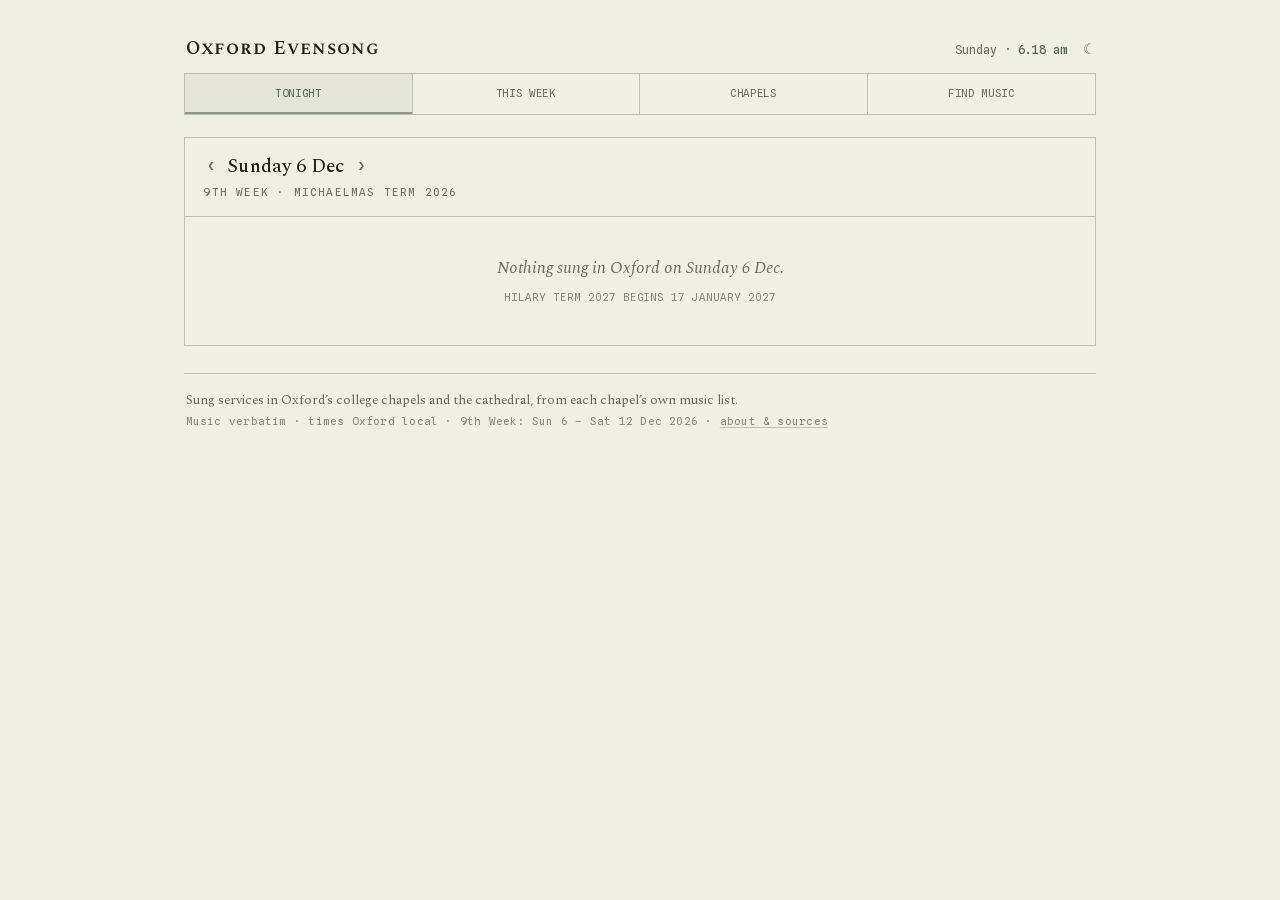
==== index.html @ 103a64e1 "site: build index.html + render/routing (Tonight, Week, Chapels, Search, About) Plain HTML/CSS/ES-mo" ====
<!doctype html>
<html lang="en">
<head>
<meta charset="utf-8">
<meta name="viewport" content="width=device-width, initial-scale=1">
<meta name="color-scheme" content="light dark">
<meta name="description" content="Sung services in Oxford's college chapels and the cathedral: what's on each day, when, and what music is sung, from the chapels' own published music lists.">
<title>Oxford Evensong</title>

<link rel="preload" href="assets/fonts/spectral-400-latin.woff2" as="font" type="font/woff2" crossorigin>
<link rel="preload" href="assets/fonts/spectral-400i-latin.woff2" as="font" type="font/woff2" crossorigin>
<link rel="preload" href="assets/fonts/spectral-500-latin.woff2" as="font" type="font/woff2" crossorigin>
<link rel="preload" href="assets/fonts/spectral-sc-500-latin.woff2" as="font" type="font/woff2" crossorigin>
<link rel="preload" href="assets/fonts/spectral-sc-600-latin.woff2" as="font" type="font/woff2" crossorigin>
<link rel="preload" href="assets/fonts/spline-sans-mono-400-latin.woff2" as="font" type="font/woff2" crossorigin>
<link rel="preload" href="assets/fonts/spline-sans-mono-500-latin.woff2" as="font" type="font/woff2" crossorigin>

<link rel="stylesheet" href="assets/fonts.css">
<link rel="stylesheet" href="assets/style.css">
<script type="module" src="assets/app.js"></script>
</head>
<body>
<div id="app">
  <div class="sheet">
    <noscript>
      <div class="noscript">
        This site renders the chapels’ music lists in your browser and needs
        JavaScript. The underlying data is plain JSON under
        <a href="data/index.json">data/</a>, and every chapel’s own list is linked
        from the <a href="?view=about">about page</a>.
      </div>
    </noscript>
  </div>
</div>
</body>
</html>
---- assets/fonts.css ----
/* Oxford Evensong — self-hosted fonts (Google Fonts, OFL).
   Spectral & Spectral SC: Production Type. Spline Sans Mono: Studio Triple.
   Latin + Latin-ext subsets only. Regenerated from Google's css2 output. */

@font-face{
  font-family:'Spectral';
  font-style:italic;
  font-weight:400;
  font-display:swap;
  src:url(fonts/spectral-400i-latin-ext.woff2) format('woff2');
  unicode-range:U+0100-02BA, U+02BD-02C5, U+02C7-02CC, U+02CE-02D7, U+02DD-02FF, U+0304, U+0308, U+0329, U+1D00-1DBF, U+1E00-1E9F, U+1EF2-1EFF, U+2020, U+20A0-20AB, U+20AD-20C0, U+2113, U+2C60-2C7F, U+A720-A7FF;
}
@font-face{
  font-family:'Spectral';
  font-style:italic;
  font-weight:400;
  font-display:swap;
  src:url(fonts/spectral-400i-latin.woff2) format('woff2');
  unicode-range:U+0000-00FF, U+0131, U+0152-0153, U+02BB-02BC, U+02C6, U+02DA, U+02DC, U+0304, U+0308, U+0329, U+2000-206F, U+20AC, U+2122, U+2191, U+2193, U+2212, U+2215, U+FEFF, U+FFFD;
}
@font-face{
  font-family:'Spectral';
  font-style:normal;
  font-weight:400;
  font-display:swap;
  src:url(fonts/spectral-400-latin-ext.woff2) format('woff2');
  unicode-range:U+0100-02BA, U+02BD-02C5, U+02C7-02CC, U+02CE-02D7, U+02DD-02FF, U+0304, U+0308, U+0329, U+1D00-1DBF, U+1E00-1E9F, U+1EF2-1EFF, U+2020, U+20A0-20AB, U+20AD-20C0, U+2113, U+2C60-2C7F, U+A720-A7FF;
}
@font-face{
  font-family:'Spectral';
  font-style:normal;
  font-weight:400;
  font-display:swap;
  src:url(fonts/spectral-400-latin.woff2) format('woff2');
  unicode-range:U+0000-00FF, U+0131, U+0152-0153, U+02BB-02BC, U+02C6, U+02DA, U+02DC, U+0304, U+0308, U+0329, U+2000-206F, U+20AC, U+2122, U+2191, U+2193, U+2212, U+2215, U+FEFF, U+FFFD;
}
@font-face{
  font-family:'Spectral';
  font-style:normal;
  font-weight:500;
  font-display:swap;
  src:url(fonts/spectral-500-latin-ext.woff2) format('woff2');
  unicode-range:U+0100-02BA, U+02BD-02C5, U+02C7-02CC, U+02CE-02D7, U+02DD-02FF, U+0304, U+0308, U+0329, U+1D00-1DBF, U+1E00-1E9F, U+1EF2-1EFF, U+2020, U+20A0-20AB, U+20AD-20C0, U+2113, U+2C60-2C7F, U+A720-A7FF;
}
@font-face{
  font-family:'Spectral';
  font-style:normal;
  font-weight:500;
  font-display:swap;
  src:url(fonts/spectral-500-latin.woff2) format('woff2');
  unicode-range:U+0000-00FF, U+0131, U+0152-0153, U+02BB-02BC, U+02C6, U+02DA, U+02DC, U+0304, U+0308, U+0329, U+2000-206F, U+20AC, U+2122, U+2191, U+2193, U+2212, U+2215, U+FEFF, U+FFFD;
}
@font-face{
  font-family:'Spectral';
  font-style:normal;
  font-weight:600;
  font-display:swap;
  src:url(fonts/spectral-600-latin-ext.woff2) format('woff2');
  unicode-range:U+0100-02BA, U+02BD-02C5, U+02C7-02CC, U+02CE-02D7, U+02DD-02FF, U+0304, U+0308, U+0329, U+1D00-1DBF, U+1E00-1E9F, U+1EF2-1EFF, U+2020, U+20A0-20AB, U+20AD-20C0, U+2113, U+2C60-2C7F, U+A720-A7FF;
}
@font-face{
  font-family:'Spectral';
  font-style:normal;
  font-weight:600;
  font-display:swap;
  src:url(fonts/spectral-600-latin.woff2) format('woff2');
  unicode-range:U+0000-00FF, U+0131, U+0152-0153, U+02BB-02BC, U+02C6, U+02DA, U+02DC, U+0304, U+0308, U+0329, U+2000-206F, U+20AC, U+2122, U+2191, U+2193, U+2212, U+2215, U+FEFF, U+FFFD;
}
@font-face{
  font-family:'Spectral SC';
  font-style:normal;
  font-weight:500;
  font-display:swap;
  src:url(fonts/spectral-sc-500-latin-ext.woff2) format('woff2');
  unicode-range:U+0100-02BA, U+02BD-02C5, U+02C7-02CC, U+02CE-02D7, U+02DD-02FF, U+0304, U+0308, U+0329, U+1D00-1DBF, U+1E00-1E9F, U+1EF2-1EFF, U+2020, U+20A0-20AB, U+20AD-20C0, U+2113, U+2C60-2C7F, U+A720-A7FF;
}
@font-face{
  font-family:'Spectral SC';
  font-style:normal;
  font-weight:500;
  font-display:swap;
  src:url(fonts/spectral-sc-500-latin.woff2) format('woff2');
  unicode-range:U+0000-00FF, U+0131, U+0152-0153, U+02BB-02BC, U+02C6, U+02DA, U+02DC, U+0304, U+0308, U+0329, U+2000-206F, U+20AC, U+2122, U+2191, U+2193, U+2212, U+2215, U+FEFF, U+FFFD;
}
@font-face{
  font-family:'Spectral SC';
  font-style:normal;
  font-weight:600;
  font-display:swap;
  src:url(fonts/spectral-sc-600-latin-ext.woff2) format('woff2');
  unicode-range:U+0100-02BA, U+02BD-02C5, U+02C7-02CC, U+02CE-02D7, U+02DD-02FF, U+0304, U+0308, U+0329, U+1D00-1DBF, U+1E00-1E9F, U+1EF2-1EFF, U+2020, U+20A0-20AB, U+20AD-20C0, U+2113, U+2C60-2C7F, U+A720-A7FF;
}
@font-face{
  font-family:'Spectral SC';
  font-style:normal;
  font-weight:600;
  font-display:swap;
  src:url(fonts/spectral-sc-600-latin.woff2) format('woff2');
  unicode-range:U+0000-00FF, U+0131, U+0152-0153, U+02BB-02BC, U+02C6, U+02DA, U+02DC, U+0304, U+0308, U+0329, U+2000-206F, U+20AC, U+2122, U+2191, U+2193, U+2212, U+2215, U+FEFF, U+FFFD;
}
@font-face{
  font-family:'Spline Sans Mono';
  font-style:normal;
  font-weight:400;
  font-display:swap;
  src:url(fonts/spline-sans-mono-400-latin-ext.woff2) format('woff2');
  unicode-range:U+0100-02BA, U+02BD-02C5, U+02C7-02CC, U+02CE-02D7, U+02DD-02FF, U+0304, U+0308, U+0329, U+1D00-1DBF, U+1E00-1E9F, U+1EF2-1EFF, U+2020, U+20A0-20AB, U+20AD-20C0, U+2113, U+2C60-2C7F, U+A720-A7FF;
}
@font-face{
  font-family:'Spline Sans Mono';
  font-style:normal;
  font-weight:400;
  font-display:swap;
  src:url(fonts/spline-sans-mono-400-latin.woff2) format('woff2');
  unicode-range:U+0000-00FF, U+0131, U+0152-0153, U+02BB-02BC, U+02C6, U+02DA, U+02DC, U+0304, U+0308, U+0329, U+2000-206F, U+20AC, U+2122, U+2191, U+2193, U+2212, U+2215, U+FEFF, U+FFFD;
}
@font-face{
  font-family:'Spline Sans Mono';
  font-style:normal;
  font-weight:500;
  font-display:swap;
  src:url(fonts/spline-sans-mono-500-latin-ext.woff2) format('woff2');
  unicode-range:U+0100-02BA, U+02BD-02C5, U+02C7-02CC, U+02CE-02D7, U+02DD-02FF, U+0304, U+0308, U+0329, U+1D00-1DBF, U+1E00-1E9F, U+1EF2-1EFF, U+2020, U+20A0-20AB, U+20AD-20C0, U+2113, U+2C60-2C7F, U+A720-A7FF;
}
@font-face{
  font-family:'Spline Sans Mono';
  font-style:normal;
  font-weight:500;
  font-display:swap;
  src:url(fonts/spline-sans-mono-500-latin.woff2) format('woff2');
  unicode-range:U+0000-00FF, U+0131, U+0152-0153, U+02BB-02BC, U+02C6, U+02DA, U+02DC, U+0304, U+0308, U+0329, U+2000-206F, U+20AC, U+2122, U+2191, U+2193, U+2212, U+2215, U+FEFF, U+FFFD;
}
---- assets/style.css ----
/* Oxford Evensong — site stylesheet (direction H2).
   Tokens + shared components for every view. Light is the default; the evening
   palette follows prefers-color-scheme and a manual [data-theme] on <html>.
   Promoted from design/style.css; view-specific blocks added below the rule. */

:root{
  --paper:#F1EEE3;      /* page ground */
  --board:#F1EEE3;      /* the bounded feed rectangle */
  --ink:#22201A;        /* body text */
  --mid:#6C685C;        /* kind, said/ghost rows, footer, clock */
  --faint:#8A8474;      /* slot labels, column header */
  --hair:#D8D3C4;       /* entry dividers */
  --rule:#C3BDAB;       /* board frame, column rule, header/date/footer rules */
  --accent:#83A07E;     /* sage — left-bars, nav underline, tint base */
  --accent-ink:#4F6B4C; /* sage text — occasion, links, clock highlight */
  --accent-tint:rgba(131,160,126,.12); /* expanded-row background */

  --serif:"Spectral","Iowan Old Style",Georgia,"Times New Roman",serif;
  --serif-sc:"Spectral SC","Spectral","Iowan Old Style",Georgia,serif;
  --mono:"Spline Sans Mono",ui-monospace,"Cascadia Mono",Menlo,Consolas,monospace;
}

@media (prefers-color-scheme:dark){
  :root:not([data-theme="light"]){
    --paper:#191813;
    --board:#211F19;
    --ink:#E9E3D4;
    --mid:#9C9585;
    --faint:#847D6D;
    --hair:#37332A;
    --rule:#453F34;
    --accent:#93B38D;
    --accent-ink:#AEC9A8;
    --accent-tint:rgba(147,179,141,.13);
  }
}
:root[data-theme="dark"]{
  --paper:#191813;
  --board:#211F19;
  --ink:#E9E3D4;
  --mid:#9C9585;
  --faint:#847D6D;
  --hair:#37332A;
  --rule:#453F34;
  --accent:#93B38D;
  --accent-ink:#AEC9A8;
  --accent-tint:rgba(147,179,141,.13);
}

*{box-sizing:border-box;margin:0;padding:0}
html{background:var(--paper)}
body{
  background:var(--paper);
  color:var(--ink);
  font-family:var(--serif);
  font-size:19px;
  line-height:1.5;
  -webkit-font-smoothing:antialiased;
  padding:1.9rem 1.4rem 3rem;
}
.sheet{max-width:57rem;margin:0 auto}
.mono{font-family:var(--mono)}
em{font-style:italic}
a{color:inherit}

:focus-visible{outline:2px solid var(--accent-ink);outline-offset:2px;border-radius:1px}
.sr-only{position:absolute;width:1px;height:1px;padding:0;margin:-1px;overflow:hidden;clip:rect(0 0 0 0);white-space:nowrap;border:0}
.summary .mid{color:var(--faint)}
.entry .chapel a{text-decoration:none;color:inherit}
.js .entry.collapsible:not(.open) .chapel a:hover{text-decoration:underline;text-decoration-color:var(--rule)}

/* ---- masthead ---- */
.masthead{
  display:flex;justify-content:space-between;align-items:baseline;gap:1rem;
  padding:.3rem .1rem .65rem;
}
.masthead .mark{
  font-family:var(--serif-sc);font-weight:600;
  font-size:1.16rem;letter-spacing:.05em;
  text-decoration:none;color:var(--ink);
}
.masthead .right{display:flex;align-items:baseline;gap:.9rem}
.masthead .clock{font-family:var(--mono);font-size:.74rem;color:var(--mid)}
.masthead .clock b{color:var(--accent-ink);font-weight:500}
.masthead .toggle{
  font-family:var(--mono);font-size:.9rem;line-height:1;
  background:none;border:none;cursor:pointer;
  color:var(--mid);padding:.1rem .15rem;
}
.masthead .toggle:hover{color:var(--accent-ink)}

/* ---- nav ---- */
nav{
  display:grid;grid-template-columns:repeat(4,1fr);
  border:1px solid var(--rule);
}
nav a{
  font-family:var(--mono);
  text-transform:uppercase;letter-spacing:.06em;font-size:.67rem;
  text-align:center;padding:.72rem .3rem;
  color:var(--mid);text-decoration:none;
  border-right:1px solid var(--rule);
}
nav a:last-child{border-right:none}
nav a[aria-current]{
  color:var(--accent-ink);background:var(--accent-tint);
  box-shadow:inset 0 -2px 0 var(--accent);
}
nav a:hover{color:var(--accent-ink)}

/* ---- the board ---- */
.board{
  border:1px solid var(--rule);
  background:var(--board);
  margin-top:1.4rem;
}
.datehead{padding:1.05rem 1.15rem .95rem;border-bottom:1px solid var(--rule)}
.datehead h1{font-weight:500;font-size:2.3rem;line-height:1.05;letter-spacing:.005em}
.datehead .nav-day{
  display:flex;align-items:baseline;gap:.55rem;
}
.datehead .nav-day a,
.datehead .nav-day .step{
  font-family:var(--mono);font-size:1.3rem;line-height:1;
  color:var(--mid);text-decoration:none;flex:none;
  padding:0 .1rem;background:none;border:none;cursor:pointer;
}
.datehead .nav-day a:hover,
.datehead .nav-day .step:hover{color:var(--accent-ink)}
.datehead .nav-day .pick{
  font-family:inherit;font-size:inherit;font-weight:500;letter-spacing:.005em;
  color:var(--ink);background:none;border:none;cursor:pointer;text-align:left;
  padding:0;line-height:1.05;
}
.datehead .nav-day .pick:hover{color:var(--accent-ink)}
.datehead .wk{
  font-family:var(--mono);
  text-transform:uppercase;letter-spacing:.11em;font-size:.68rem;
  color:var(--mid);margin-top:.5rem;
}
.datehead .wk .occ{color:var(--accent-ink)}

/* ---- column header ---- */
.colhead{
  display:grid;grid-template-columns:5rem 1fr;
  border-bottom:1px solid var(--rule);
  font-family:var(--mono);
  text-transform:uppercase;letter-spacing:.1em;font-size:.58rem;
  color:var(--faint);
}
.colhead span{padding:.4rem .9rem .4rem 0;text-align:right;border-right:1px solid var(--rule)}
.colhead span + span{padding:.4rem 1.15rem;text-align:left;border-right:none}

/* ---- service entry ---- */
.entry{
  display:grid;grid-template-columns:5rem 1fr;
  border-bottom:1px solid var(--hair);
}
.entry:last-child{border-bottom:none}
.entry.open{background:var(--accent-tint)}
.entry > .time{
  font-family:var(--mono);
  font-size:.8rem;font-weight:500;
  padding:1.1rem .9rem 1.1rem 0;
  border-right:1px solid var(--rule);
  text-align:right;
}
.entry > .time .m{display:block;font-size:.63rem;color:var(--mid);margin-top:.16rem}
.entry > .body{padding:1.05rem 1.15rem 1.15rem 1.15rem;min-width:0}
.js .entry.collapsible:not(.open) > .body{cursor:pointer}
.js .entry.collapsible:not(.open):hover{background:var(--accent-tint)}

.entry .chapel{font-family:var(--serif-sc);font-weight:500;letter-spacing:.03em;font-size:1.16rem}
.entry .kind{font-style:italic;color:var(--mid);font-size:1rem}
.entry .kind::before{content:"  ·  ";font-style:normal;color:var(--faint)}
.entry .choir{font-style:italic;color:var(--mid);font-size:.92rem;display:block;margin-top:.2rem}
.entry .occ{
  display:block;margin-top:.36rem;
  font-family:var(--mono);
  text-transform:uppercase;letter-spacing:.08em;font-size:.64rem;
  color:var(--accent-ink);
}
.entry .summary{margin-top:.4rem;max-width:44rem}
.entry .preacher{margin-top:.35rem;font-size:.88rem;color:var(--mid)}
.entry .preacher b{font-family:var(--mono);font-weight:400;font-size:.64rem;text-transform:uppercase;letter-spacing:.08em;color:var(--faint);margin-right:.4em}
.entry .notes{margin-top:.35rem;font-size:.85rem;color:var(--mid);font-style:italic;max-width:44rem}

.disclose{
  display:inline-block;margin-top:.8rem;
  font-family:var(--mono);
  text-transform:uppercase;letter-spacing:.09em;font-size:.62rem;
  color:var(--accent-ink);
  background:none;border:none;cursor:pointer;
  box-shadow:inset 0 -1px 0 var(--accent);padding:0 0 2px;
}

.music{margin-top:.9rem;border-top:1px solid var(--rule);padding-top:.6rem;max-width:44rem}
.music .row{display:grid;grid-template-columns:6.6rem 1fr;column-gap:1.1rem;padding:.28rem 0}
.music dt{
  font-family:var(--mono);
  text-transform:uppercase;letter-spacing:.04em;font-size:.62rem;
  color:var(--faint);padding-top:.6em;
}
.music dd{font-size:1rem}
.music .first-perf{font-family:var(--mono);font-size:.58rem;text-transform:uppercase;letter-spacing:.08em;color:var(--accent-ink);margin-left:.5em;white-space:nowrap}

.flag{
  margin-top:.95rem;padding-left:1rem;
  border-left:3px solid var(--accent);
  font-style:italic;font-size:.92rem;max-width:43rem;color:var(--ink);
}
.src{margin-top:.65rem;font-size:.8rem;color:var(--mid)}
.src a{color:var(--mid);text-decoration:underline;text-decoration-color:var(--rule);text-underline-offset:2px}

/* ---- states ---- */
.entry.said .chapel{color:var(--mid)}
.entry.said .kind{color:var(--mid)}
.entry.said .summary{font-style:italic;color:var(--mid)}
.entry.ghost .time,.entry.ghost .chapel,.entry.ghost .kind{color:var(--mid)}
.entry.ghost .flagline,
.tag-dashed{
  font-family:var(--mono);
  text-transform:uppercase;letter-spacing:.05em;font-size:.65rem;
  display:inline-block;margin-top:.4rem;
  border:1px dashed var(--mid);padding:.16rem .42rem;color:var(--mid);
}
.entry.lowconf .chapel::after{
  content:"?";
  font-family:var(--serif);font-size:.7em;color:var(--accent-ink);
  vertical-align:.35em;margin-left:.15em;
}

.empty{
  padding:2.4rem 1.15rem;text-align:center;
  color:var(--mid);font-style:italic;font-size:1.05rem;
}
.empty p{max-width:34rem;margin:0 auto}
.empty .mono{display:block;font-style:normal;font-size:.66rem;text-transform:uppercase;letter-spacing:.09em;color:var(--faint);margin-top:.6rem}
.empty a{color:var(--accent-ink);text-decoration:underline;text-decoration-color:var(--rule);text-underline-offset:2px}

.awaiting{padding:.95rem 1.15rem 0;font-style:italic;color:var(--mid);font-size:.92rem}
.daynote{
  padding:.9rem 1.15rem;border-bottom:1px solid var(--rule);
  font-style:italic;color:var(--mid);font-size:.9rem;
}

footer{
  margin-top:1.7rem;border-top:1px solid var(--rule);
  padding:1rem .1rem 0;
  font-size:.83rem;color:var(--mid);line-height:1.6;
}
footer .mono{display:block;font-size:.68rem;letter-spacing:.02em;margin-top:.15rem;color:var(--faint)}
footer a{text-decoration:underline;text-decoration-color:var(--rule);text-underline-offset:2px}

/* ================================================================
   View-specific blocks
   ================================================================ */

/* ---- progressive enhancement: collapse music only when JS is on ----
   No JS  : .music shown inline, .summary + .disclose hidden (full list always).
   JS, closed: .summary + .disclose shown, .music hidden.
   JS, open  : .summary hidden, .music shown. */
.disclose{display:none}
:root:not(.js) .entry.collapsible .summary{display:none}
.js .entry.collapsible .disclose{display:inline-block}
.js .entry.collapsible:not(.open) .music{display:none}
.js .entry.collapsible.open .summary{display:none}

/* ---- expand motion ---- */
@keyframes ox-reveal{from{opacity:0}to{opacity:1}}
@media (prefers-reduced-motion:no-preference){
  .js .entry.collapsible.open .music{animation:ox-reveal .13s ease}
}

/* ---- week grid ---- */
.sheet.wide{max-width:68rem}
.wgrid{display:grid;grid-template-columns:repeat(7,1fr)}
.col{border-right:1px solid var(--rule);min-width:0;display:flex;flex-direction:column}
.col:last-child{border-right:none}
.col.today{background:var(--accent-tint)}

.colday{
  padding:.6rem .6rem;min-height:3.1rem;
  border-bottom:1px solid var(--rule);
  font-family:var(--mono);text-transform:uppercase;letter-spacing:.05em;
  font-size:.63rem;color:var(--ink);text-decoration:none;display:block;
}
.colday:hover .d{color:var(--accent-ink)}
.colday .n{color:var(--faint)}
.colday .occ{display:block;color:var(--accent-ink);font-size:.56rem;margin-top:.22rem;letter-spacing:.03em}
.col.today .colday{box-shadow:inset 0 -2px 0 var(--accent)}
.col.today .colday .d{color:var(--accent-ink)}

.chip{
  display:block;padding:.62rem .6rem .66rem;
  border-bottom:1px solid var(--hair);
  text-decoration:none;color:var(--ink);
}
.chip:last-child{border-bottom:none}
.chip:hover{background:var(--accent-tint)}
.col.today .chip:hover{background:rgba(0,0,0,.04)}
.chip .t{font-family:var(--mono);font-size:.65rem;font-weight:500;color:var(--mid);letter-spacing:.01em}
.chip .c{
  display:block;font-family:var(--serif-sc);font-weight:500;
  font-size:.94rem;letter-spacing:.02em;margin:.16rem 0 .05rem;
}
.chip .k{display:block;font-style:italic;color:var(--mid);font-size:.72rem;line-height:1.3}
.chip .mus{
  display:-webkit-box;-webkit-box-orient:vertical;-webkit-line-clamp:2;overflow:hidden;
  font-size:.74rem;line-height:1.32;margin-top:.32rem;color:var(--ink);
}
.chip.lowconf .c::after{content:"?";color:var(--accent-ink);font-family:var(--serif);vertical-align:.35em;font-size:.7em;margin-left:.1em}
.chip.said .c{color:var(--mid)}
.chip.said .mus{color:var(--mid);font-style:italic}
.col .none{padding:.9rem .6rem;color:var(--faint);font-style:italic;font-size:.72rem}

@media (max-width:820px){
  .sheet.wide{max-width:57rem}
  .wgrid{display:block}
  .col{border-right:none;border-top:1px solid var(--rule)}
  .col:first-child{border-top:none}
  .col.today{background:none}
  .colday{letter-spacing:.1em;font-size:.7rem;padding:.75rem 1.15rem .6rem;min-height:0}
  .col.today .colday{background:var(--accent-tint)}
  .chip{padding:.75rem 1.15rem .8rem}
  .chip .c{font-size:1.08rem;margin-top:.2rem}
  .chip .k{font-size:.9rem}
  .chip .mus{font-size:.92rem;-webkit-line-clamp:none;line-height:1.4}
}

/* ---- chapel page header ---- */
.chapelhead{padding:1.05rem 1.15rem 1.15rem;border-bottom:1px solid var(--rule)}
.chapelhead .toprow{display:flex;justify-content:space-between;align-items:baseline;gap:1rem;flex-wrap:wrap}
.chapelhead h1{font-family:var(--serif-sc);font-weight:600;font-size:1.5rem;letter-spacing:.03em;line-height:1.1}
.chapelhead .back{
  font-family:var(--mono);font-size:.63rem;text-transform:uppercase;letter-spacing:.06em;
  color:var(--accent-ink);text-decoration:none;flex:none;
}
.chapelhead .back:hover{text-decoration:underline}
.chapelhead .sub{margin-top:.4rem;font-style:italic;color:var(--mid);font-size:.95rem}
.chapelhead .addr{margin-top:.15rem;font-size:.9rem;color:var(--mid)}
.chapelhead .pattern{margin-top:.6rem;max-width:44rem;font-size:.95rem}
.chapelhead .access{margin-top:.35rem;max-width:44rem;font-size:.88rem;color:var(--mid)}
.chapelhead .listlink{
  display:inline-block;margin-top:.7rem;
  font-family:var(--mono);font-size:.62rem;text-transform:uppercase;letter-spacing:.08em;
  color:var(--accent-ink);text-decoration:none;
  box-shadow:inset 0 -1px 0 var(--accent);padding:0 0 2px;
}
.daygroup{border-bottom:1px solid var(--hair)}
.daygroup:last-child{border-bottom:none}
.daygroup > h2{
  font-family:var(--mono);text-transform:uppercase;letter-spacing:.1em;font-size:.6rem;
  color:var(--faint);padding:.85rem 1.15rem .1rem;
}

/* ---- chapels list ---- */
.venues{list-style:none}
.venues li{border-bottom:1px solid var(--hair)}
.venues li:last-child{border-bottom:none}
.venues a{
  display:block;padding:1rem 1.15rem;text-decoration:none;color:var(--ink);
}
.js .venues a:hover{background:var(--accent-tint)}
.venues .name{font-family:var(--serif-sc);font-weight:500;letter-spacing:.03em;font-size:1.12rem}
.venues .choir{font-style:italic;color:var(--mid);font-size:.9rem;margin-top:.12rem}
.venues .pat{
  font-size:.86rem;color:var(--mid);margin-top:.2rem;max-width:46rem;
  display:-webkit-box;-webkit-box-orient:vertical;-webkit-line-clamp:2;overflow:hidden;
}
.venues .chip-status{
  font-family:var(--mono);font-size:.56rem;text-transform:uppercase;letter-spacing:.06em;
  border:1px dashed var(--mid);color:var(--mid);padding:.1rem .38rem;
  display:inline-block;margin-top:.35rem;
}

/* ---- search ---- */
.search-box{padding:1.05rem 1.15rem;border-bottom:1px solid var(--rule)}
.search-box label{
  display:block;font-family:var(--mono);text-transform:uppercase;letter-spacing:.08em;
  font-size:.58rem;color:var(--faint);margin-bottom:.4rem;
}
.search-box input{
  width:100%;max-width:32rem;
  font-family:var(--serif);font-size:1.1rem;color:var(--ink);
  background:var(--paper);border:1px solid var(--rule);
  padding:.5rem .65rem;
}
.search-box input:focus-visible{outline:2px solid var(--accent-ink);outline-offset:1px}
.search-count{padding:.8rem 1.15rem 0;font-family:var(--mono);font-size:.6rem;text-transform:uppercase;letter-spacing:.08em;color:var(--faint)}
.result-day > h2{
  font-family:var(--serif);font-weight:500;font-size:1.05rem;
  padding:1rem 1.15rem .2rem;
}
.result-day .r{
  display:block;padding:.55rem 1.15rem .7rem;text-decoration:none;color:var(--ink);
  border-bottom:1px solid var(--hair);
}
.result-day .r:last-child{border-bottom:none}
.js .result-day .r:hover{background:var(--accent-tint)}
.result-day .r .t{font-family:var(--mono);font-size:.62rem;color:var(--mid);letter-spacing:.02em}
.result-day .r .c{font-family:var(--serif-sc);font-weight:500;letter-spacing:.02em;font-size:1rem;margin-left:.5em}
.result-day .r .hit{display:block;font-size:.9rem;margin-top:.15rem}
.result-day .r mark{background:var(--accent-tint);color:inherit;padding:0 .1em}

/* ---- about ---- */
.about{padding:1.15rem 1.15rem 1.4rem;max-width:44rem}
.about p{margin-bottom:.8rem}
.about h2{
  font-family:var(--mono);text-transform:uppercase;letter-spacing:.1em;font-size:.6rem;
  color:var(--faint);margin:1.4rem 0 .5rem;
}
.about a{color:var(--accent-ink);text-decoration:underline;text-decoration-color:var(--rule);text-underline-offset:2px}
.about .updated{font-family:var(--mono);font-size:.66rem;text-transform:uppercase;letter-spacing:.06em;color:var(--faint)}
.about ul{list-style:none;margin-top:.3rem}
.about li{padding:.25rem 0;font-size:.95rem;border-bottom:1px solid var(--hair)}
.about li:last-child{border-bottom:none}

/* ---- no-JS note ---- */
.noscript{
  border:1px solid var(--rule);background:var(--accent-tint);
  padding:.7rem 1rem;margin-top:1.4rem;font-size:.9rem;
}

/* ---- picker (term-week grid over the date heading) ---- */
.picker{
  border-bottom:1px solid var(--rule);padding:.9rem 1.15rem 1.1rem;
  background:var(--accent-tint);
}
.picker .phead{
  font-family:var(--mono);text-transform:uppercase;letter-spacing:.08em;font-size:.58rem;
  color:var(--faint);margin-bottom:.5rem;display:flex;justify-content:space-between;
}
.picker .phead button{background:none;border:none;font-family:inherit;font-size:inherit;
  letter-spacing:inherit;text-transform:inherit;color:var(--accent-ink);cursor:pointer}
.pgrid{display:grid;grid-template-columns:auto repeat(7,1fr);gap:1px;background:var(--rule);border:1px solid var(--rule)}
.pgrid > *{background:var(--board);padding:.34rem .2rem;text-align:center;font-family:var(--mono);font-size:.58rem}
.pgrid .ph{color:var(--faint);text-transform:uppercase;letter-spacing:.04em}
.pgrid .wlabel{color:var(--faint)}
.pgrid a{color:var(--ink);text-decoration:none}
.js .pgrid a:hover{background:var(--accent-tint);color:var(--accent-ink)}
.pgrid a.on{background:var(--accent);color:#fff}
.pgrid a.has{font-weight:500;color:var(--accent-ink)}

/* ---- narrow ---- */
@media (max-width:520px){
  body{padding:1.5rem 1rem 2.5rem}
  .masthead{flex-wrap:wrap;gap:.35rem}
  .masthead .mark{font-size:1.12rem}
  .datehead h1{font-size:1.75rem}
  .colhead,.entry{grid-template-columns:3.7rem 1fr}
  .entry > .time{font-size:.72rem;padding-right:.6rem}
  .entry > .body{padding:1rem .9rem 1.1rem .9rem}
  .entry .kind{display:block}
  .entry .kind::before{content:none}
  .music .row{grid-template-columns:1fr;row-gap:.05rem;padding:.4rem 0}
  .music dt{padding-top:0}
  nav a{font-size:.59rem;letter-spacing:.03em}
  .colhead span + span{padding-left:.9rem}
  .chapelhead h1{font-size:1.3rem}
  .pgrid{font-size:.5rem}
  .pgrid > *{padding:.3rem .1rem}
}

/* ---- print ---- */
@media print{
  :root{--paper:#fff;--board:#fff;--ink:#000;--mid:#333;--faint:#555;
        --hair:#bbb;--rule:#666;--accent:#000;--accent-ink:#000;--accent-tint:transparent}
  body{padding:0;font-size:11pt}
  .masthead .toggle,nav,.disclose,.js .entry.collapsible .disclose,
  .datehead .nav-day a,.datehead .nav-day .step,
  .picker,.search-box,.chapelhead .back{display:none}
  .board{border-color:#000}
  .entry,.music,.chip,.daygroup{break-inside:avoid}
  .music{max-width:none}
  /* every service prints its full list, expanded */
  .js .entry.collapsible:not(.open) .music{display:block}
  .entry.collapsible .summary{display:none}
  a{text-decoration:none}
  .wgrid{display:block}
  .col{border-right:none;border-top:1px solid #666}
  .chip .mus{-webkit-line-clamp:none;overflow:visible}
}
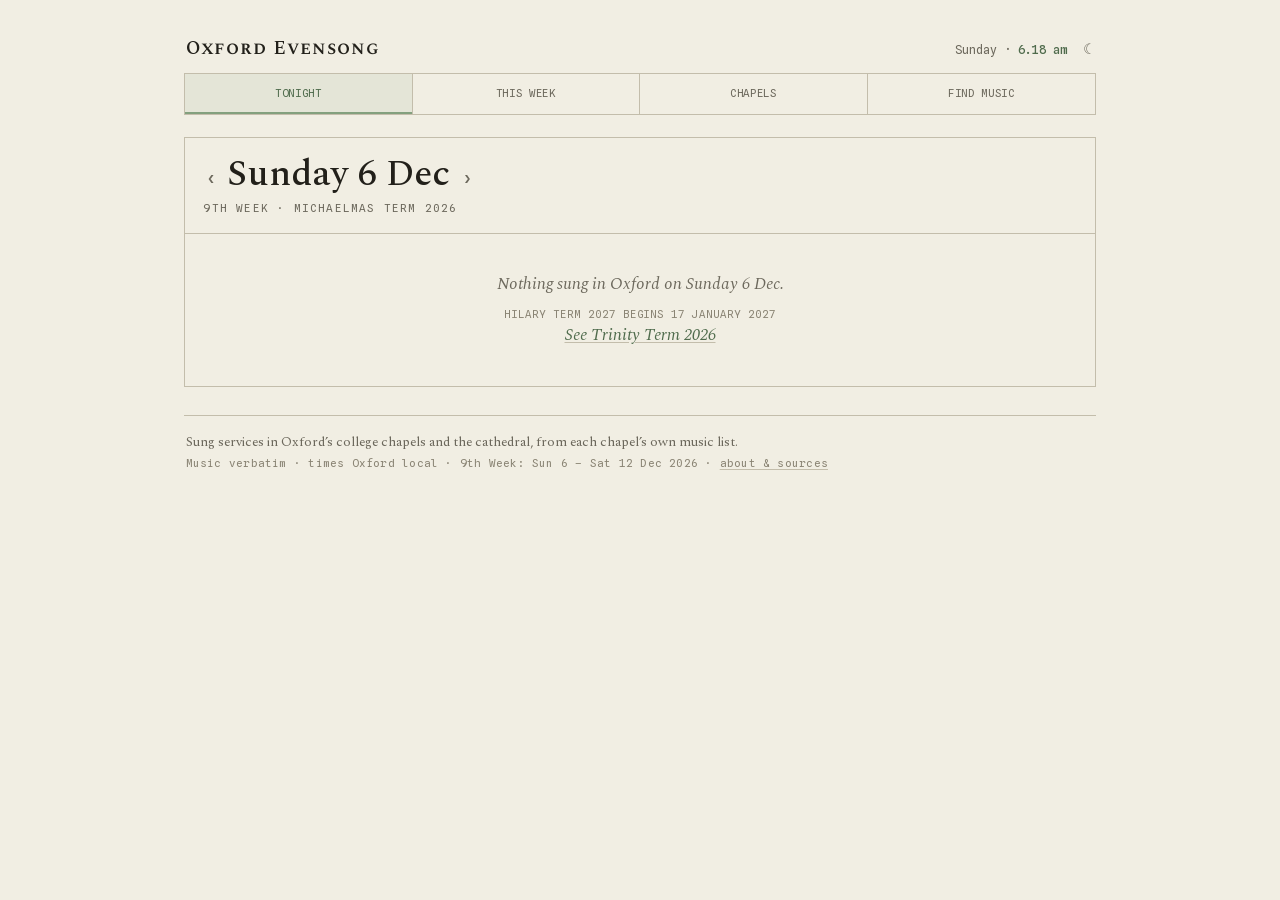
==== commit a8f5447e: "site: pre-launch review — fix a11y, crash guards, print, docs Findings written to docs/review.md (ac" ====
--- a/index.html
+++ b/index.html
@@ -6,6 +6,7 @@
 <meta name="color-scheme" content="light dark">
 <meta name="description" content="Sung services in Oxford's college chapels and the cathedral: what's on each day, when, and what music is sung, from the chapels' own published music lists.">
 <title>Oxford Evensong</title>
+<link rel="icon" href="data:image/svg+xml,%3Csvg%20xmlns='http://www.w3.org/2000/svg'%20viewBox='0%200%2032%2032'%3E%3Crect%20width='32'%20height='32'%20fill='%23F1EEE3'/%3E%3Ctext%20x='16'%20y='24'%20font-family='Georgia,%20Times%20New%20Roman,%20serif'%20font-size='24'%20text-anchor='middle'%20fill='%234F6B4C'%3EE%3C/text%3E%3C/svg%3E">
 
 <link rel="preload" href="assets/fonts/spectral-400-latin.woff2" as="font" type="font/woff2" crossorigin>
 <link rel="preload" href="assets/fonts/spectral-400i-latin.woff2" as="font" type="font/woff2" crossorigin>
--- a/assets/style.css
+++ b/assets/style.css
@@ -48,6 +48,7 @@
 }
 
 *{box-sizing:border-box;margin:0;padding:0}
+main{display:block}
 html{background:var(--paper)}
 body{
   background:var(--paper);
@@ -119,6 +120,10 @@
 .datehead .nav-day{
   display:flex;align-items:baseline;gap:.55rem;
 }
+/* the Tonight heading is an <h1> wrapping the date/picker button; the button
+   carries the type, the h1 must not add a box of its own */
+.datehead .nav-day .daytitle{font:inherit;font-weight:500;font-size:2.3rem;line-height:1.05}
+.datehead .nav-day .wknav-title{font-weight:500;font-size:1.4rem;line-height:1.1}
 .datehead .nav-day a,
 .datehead .nav-day .step{
   font-family:var(--mono);font-size:1.3rem;line-height:1;
@@ -180,12 +185,13 @@
   text-transform:uppercase;letter-spacing:.08em;font-size:.64rem;
   color:var(--accent-ink);
 }
-.entry .summary{margin-top:.4rem;max-width:44rem}
+.entry .summary{margin-top:.4rem;max-width:44rem;text-wrap:pretty}
 .entry .preacher{margin-top:.35rem;font-size:.88rem;color:var(--mid)}
 .entry .preacher b{font-family:var(--mono);font-weight:400;font-size:.64rem;text-transform:uppercase;letter-spacing:.08em;color:var(--faint);margin-right:.4em}
-.entry .notes{margin-top:.35rem;font-size:.85rem;color:var(--mid);font-style:italic;max-width:44rem}
+.entry .notes{margin-top:.35rem;font-size:.85rem;color:var(--mid);font-style:italic;max-width:44rem;text-wrap:pretty}
 
 .disclose{
+  position:relative;
   display:inline-block;margin-top:.8rem;
   font-family:var(--mono);
   text-transform:uppercase;letter-spacing:.09em;font-size:.62rem;
@@ -193,6 +199,8 @@
   background:none;border:none;cursor:pointer;
   box-shadow:inset 0 -1px 0 var(--accent);padding:0 0 2px;
 }
+/* enlarge the tap target without moving the underline (WCAG 2.5.8) */
+.disclose::after{content:"";position:absolute;inset:-11px -8px}
 
 .music{margin-top:.9rem;border-top:1px solid var(--rule);padding-top:.6rem;max-width:44rem}
 .music .row{display:grid;grid-template-columns:6.6rem 1fr;column-gap:1.1rem;padding:.28rem 0}
@@ -208,6 +216,7 @@
   margin-top:.95rem;padding-left:1rem;
   border-left:3px solid var(--accent);
   font-style:italic;font-size:.92rem;max-width:43rem;color:var(--ink);
+  text-wrap:pretty;
 }
 .src{margin-top:.65rem;font-size:.8rem;color:var(--mid)}
 .src a{color:var(--mid);text-decoration:underline;text-decoration-color:var(--rule);text-underline-offset:2px}
@@ -308,6 +317,7 @@
 .chip .mus{
   display:-webkit-box;-webkit-box-orient:vertical;-webkit-line-clamp:2;overflow:hidden;
   font-size:.74rem;line-height:1.32;margin-top:.32rem;color:var(--ink);
+  text-wrap:pretty;
 }
 .chip.lowconf .c::after{content:"?";color:var(--accent-ink);font-family:var(--serif);vertical-align:.35em;font-size:.7em;margin-left:.1em}
 .chip.said .c{color:var(--mid)}
@@ -349,9 +359,9 @@
 }
 .daygroup{border-bottom:1px solid var(--hair)}
 .daygroup:last-child{border-bottom:none}
-.daygroup > h2{
+.daygroup > h3{
   font-family:var(--mono);text-transform:uppercase;letter-spacing:.1em;font-size:.6rem;
-  color:var(--faint);padding:.85rem 1.15rem .1rem;
+  font-weight:400;color:var(--faint);padding:.85rem 1.15rem .1rem;
 }
 
 /* ---- chapels list ---- */
@@ -447,7 +457,9 @@
   body{padding:1.5rem 1rem 2.5rem}
   .masthead{flex-wrap:wrap;gap:.35rem}
   .masthead .mark{font-size:1.12rem}
-  .datehead h1{font-size:1.75rem}
+  .datehead h1,.datehead .nav-day .daytitle{font-size:1.75rem}
+  /* ≥24px tap targets for the day/week arrows (WCAG 2.5.8) */
+  .datehead .nav-day a{padding:.45rem .5rem;margin:-.35rem -.2rem}
   .colhead,.entry{grid-template-columns:3.7rem 1fr}
   .entry > .time{font-size:.72rem;padding-right:.6rem}
   .entry > .body{padding:1rem .9rem 1.1rem .9rem}
@@ -467,7 +479,7 @@
   :root{--paper:#fff;--board:#fff;--ink:#000;--mid:#333;--faint:#555;
         --hair:#bbb;--rule:#666;--accent:#000;--accent-ink:#000;--accent-tint:transparent}
   body{padding:0;font-size:11pt}
-  .masthead .toggle,nav,.disclose,.js .entry.collapsible .disclose,
+  .masthead .toggle,.masthead .clock,nav,.disclose,.js .entry.collapsible .disclose,
   .datehead .nav-day a,.datehead .nav-day .step,
   .picker,.search-box,.chapelhead .back{display:none}
   .board{border-color:#000}
@@ -476,7 +488,7 @@
   /* every service prints its full list, expanded */
   .js .entry.collapsible:not(.open) .music{display:block}
   .entry.collapsible .summary{display:none}
-  a{text-decoration:none}
+  a,.src a,footer a{text-decoration:none}
   .wgrid{display:block}
   .col{border-right:none;border-top:1px solid #666}
   .chip .mus{-webkit-line-clamp:none;overflow:visible}
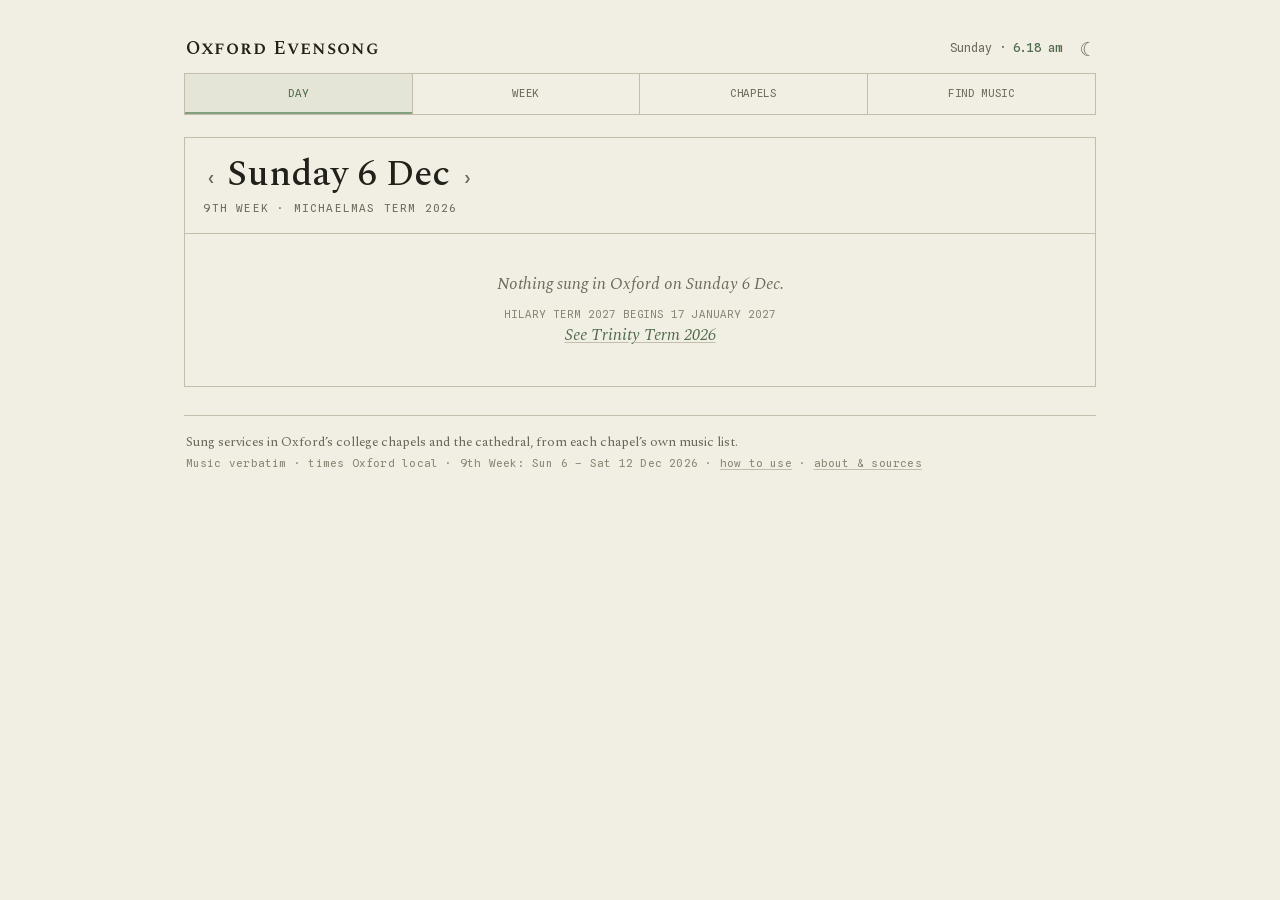
==== commit b810770f: "Share dialog with a downloadable service card Replace the per-service Share button's silent copy / n" ====
--- a/index.html
+++ b/index.html
@@ -6,6 +6,18 @@
 <meta name="color-scheme" content="light dark">
 <meta name="description" content="Sung services in Oxford's college chapels and the cathedral: what's on each day, when, and what music is sung, from the chapels' own published music lists.">
 <title>Oxford Evensong</title>
+
+<!-- Link-unfurl tags. Crawlers read only this static HTML (no JS), so every URL
+     shares one generic preview; per-service previews would need generated pages.
+     og:url is absolute because relative URLs don't resolve for crawlers. -->
+<meta property="og:type" content="website">
+<meta property="og:site_name" content="Oxford Evensong">
+<meta property="og:title" content="Oxford Evensong">
+<meta property="og:description" content="Sung services in Oxford's college chapels and the cathedral: what's on each day, when, and what music is sung.">
+<meta property="og:url" content="https://phobiadev.github.io/oxford-evensong/">
+<meta name="twitter:card" content="summary">
+<meta name="twitter:title" content="Oxford Evensong">
+<meta name="twitter:description" content="Sung services in Oxford's college chapels and the cathedral: what's on each day, when, and what music is sung.">
 <link rel="icon" href="data:image/svg+xml,%3Csvg%20xmlns='http://www.w3.org/2000/svg'%20viewBox='0%200%2032%2032'%3E%3Crect%20width='32'%20height='32'%20fill='%23F1EEE3'/%3E%3Ctext%20x='16'%20y='24'%20font-family='Georgia,%20Times%20New%20Roman,%20serif'%20font-size='24'%20text-anchor='middle'%20fill='%234F6B4C'%3EE%3C/text%3E%3C/svg%3E">
 
 <link rel="preload" href="assets/fonts/spectral-400-latin.woff2" as="font" type="font/woff2" crossorigin>
--- a/assets/style.css
+++ b/assets/style.css
@@ -13,7 +13,9 @@
   --rule:#C3BDAB;       /* board frame, column rule, header/date/footer rules */
   --accent:#83A07E;     /* sage — left-bars, nav underline, tint base */
   --accent-ink:#4F6B4C; /* sage text — occasion, links, clock highlight */
-  --accent-tint:rgba(131,160,126,.12); /* expanded-row background */
+  --accent-tint:rgba(131,160,126,.12); /* expanded-row background (open/selected) */
+  --accent-hover:rgba(131,160,126,.06); /* passing hover — lighter than the tint */
+  --wk-sel:#E6ECE1;     /* opaque ground for the picker's shown week */
 
   --serif:"Spectral","Iowan Old Style",Georgia,"Times New Roman",serif;
   --serif-sc:"Spectral SC","Spectral","Iowan Old Style",Georgia,serif;
@@ -32,6 +34,8 @@
     --accent:#93B38D;
     --accent-ink:#AEC9A8;
     --accent-tint:rgba(147,179,141,.13);
+    --accent-hover:rgba(147,179,141,.06);
+    --wk-sel:#2B382A;
   }
 }
 :root[data-theme="dark"]{
@@ -45,6 +49,8 @@
   --accent:#93B38D;
   --accent-ink:#AEC9A8;
   --accent-tint:rgba(147,179,141,.13);
+  --accent-hover:rgba(147,179,141,.06);
+  --wk-sel:#2B382A;
 }
 
 *{box-sizing:border-box;margin:0;padding:0}
@@ -65,6 +71,10 @@
 a{color:inherit}
 
 :focus-visible{outline:2px solid var(--accent-ink);outline-offset:2px;border-radius:1px}
+/* after a view switch we move focus to the heading (or a jumped-to entry) purely
+   as an orientation cue for assistive tech — those targets carry tabindex="-1"
+   and must not paint a visible ring, especially on touch. */
+#main [tabindex="-1"]:focus{outline:none}
 .sr-only{position:absolute;width:1px;height:1px;padding:0;margin:-1px;overflow:hidden;clip:rect(0 0 0 0);white-space:nowrap;border:0}
 .summary .mid{color:var(--faint)}
 .entry .chapel a{text-decoration:none;color:inherit}
@@ -72,7 +82,7 @@
 
 /* ---- masthead ---- */
 .masthead{
-  display:flex;justify-content:space-between;align-items:baseline;gap:1rem;
+  display:flex;justify-content:space-between;align-items:center;gap:1rem;
   padding:.3rem .1rem .65rem;
 }
 .masthead .mark{
@@ -80,13 +90,14 @@
   font-size:1.16rem;letter-spacing:.05em;
   text-decoration:none;color:var(--ink);
 }
-.masthead .right{display:flex;align-items:baseline;gap:.9rem}
+.masthead .right{display:flex;align-items:center;gap:.9rem}
 .masthead .clock{font-family:var(--mono);font-size:.74rem;color:var(--mid)}
 .masthead .clock b{color:var(--accent-ink);font-weight:500}
 .masthead .toggle{
-  font-family:var(--mono);font-size:.9rem;line-height:1;
+  font-family:var(--mono);font-size:1.2rem;line-height:1;
   background:none;border:none;cursor:pointer;
-  color:var(--mid);padding:.1rem .15rem;
+  color:var(--mid);padding:0 .2rem;
+  -webkit-tap-highlight-color:transparent;
 }
 .masthead .toggle:hover{color:var(--accent-ink)}
 
@@ -120,6 +131,10 @@
 .datehead .nav-day{
   display:flex;align-items:baseline;gap:.55rem;
 }
+/* no flex-wrap + a shrinkable title: when the date / week name is too long for
+   one line its own text wraps, rather than the › arrow dropping to a new line */
+.datehead .nav-day > h1,
+.datehead .nav-day > h2{min-width:0}
 /* the Tonight heading is an <h1> wrapping the date/picker button; the button
    carries the type, the h1 must not add a box of its own */
 .datehead .nav-day .daytitle{font:inherit;font-weight:500;font-size:2.3rem;line-height:1.05}
@@ -133,11 +148,23 @@
 .datehead .nav-day a:hover,
 .datehead .nav-day .step:hover{color:var(--accent-ink)}
 .datehead .nav-day .pick{
+  display:block;                /* fill the (shrinkable) h1 so long titles wrap here */
   font-family:inherit;font-size:inherit;font-weight:500;letter-spacing:.005em;
   color:var(--ink);background:none;border:none;cursor:pointer;text-align:left;
   padding:0;line-height:1.05;
+  -webkit-tap-highlight-color:transparent;
 }
 .datehead .nav-day .pick:hover{color:var(--accent-ink)}
+/* own line, directly under the arrow row — a fixed spot that never moves with
+   the length of the date / week title beside the arrows */
+.datehead .jump{
+  display:inline-block;margin-top:.5rem;padding:.15rem .25rem;margin-left:-.25rem;
+  font-family:var(--mono);text-transform:uppercase;letter-spacing:.1em;
+  font-size:.62rem;color:var(--mid);text-decoration:none;
+  -webkit-tap-highlight-color:transparent;
+}
+.datehead .jump:hover{color:var(--accent-ink)}
+.datehead .jump + .wk{margin-top:.35rem}
 .datehead .wk{
   font-family:var(--mono);
   text-transform:uppercase;letter-spacing:.11em;font-size:.68rem;
@@ -156,13 +183,32 @@
 .colhead span{padding:.4rem .9rem .4rem 0;text-align:right;border-right:1px solid var(--rule)}
 .colhead span + span{padding:.4rem 1.15rem;text-align:left;border-right:none}
 
+/* the colhead opens the day's feed with a rule; a matching rule closes it —
+   unless the last entry is open, which already frames its own end. If the feed
+   is the board's last child its own border serves as that closing rule. */
+.feed.closed{border-bottom:1px solid var(--rule)}
+.feed.closed:last-child{border-bottom-width:0}
+
 /* ---- service entry ---- */
 .entry{
   display:grid;grid-template-columns:5rem 1fr;
   border-bottom:1px solid var(--hair);
+  /* when a Week chip / search row scrolls this entry to the top, leave a little
+     air above it rather than butting it against the viewport edge */
+  scroll-margin-top:1.5rem;
 }
 .entry:last-child{border-bottom:none}
-.entry.open{background:var(--accent-tint)}
+/* open reads as a bounded "selected" card: left accent bar + rules top and bottom
+   (heavier than the --hair divider, so two open entries in a row separate cleanly).
+   The grid track shrinks by the border width to keep the time column rule aligned
+   with the collapsed rows and the column header. */
+.entry.open{
+  background:var(--accent-tint);
+  grid-template-columns:calc(5rem - 3px) 1fr;
+  border-left:3px solid var(--accent);
+  border-top:1px solid var(--rule);
+  border-bottom:1px solid var(--rule);
+}
 .entry > .time{
   font-family:var(--mono);
   font-size:.8rem;font-weight:500;
@@ -173,7 +219,7 @@
 .entry > .time .m{display:block;font-size:.63rem;color:var(--mid);margin-top:.16rem}
 .entry > .body{padding:1.05rem 1.15rem 1.15rem 1.15rem;min-width:0}
 .js .entry.collapsible:not(.open) > .body{cursor:pointer}
-.js .entry.collapsible:not(.open):hover{background:var(--accent-tint)}
+.js .entry.collapsible:not(.open):hover{background:var(--accent-hover)}
 
 .entry .chapel{font-family:var(--serif-sc);font-weight:500;letter-spacing:.03em;font-size:1.16rem}
 .entry .kind{font-style:italic;color:var(--mid);font-size:1rem}
@@ -201,6 +247,26 @@
 }
 /* enlarge the tap target without moving the underline (WCAG 2.5.8) */
 .disclose::after{content:"";position:absolute;inset:-11px -8px}
+
+.share{
+  position:relative;
+  display:none;margin-top:.8rem;margin-left:1.6rem;
+  font-family:var(--mono);
+  text-transform:uppercase;letter-spacing:.09em;font-size:.62rem;
+  color:var(--mid);
+  background:none;border:none;cursor:pointer;
+  box-shadow:inset 0 -1px 0 var(--rule);padding:0 0 2px;
+  -webkit-tap-highlight-color:transparent;
+}
+.share::after{content:"";position:absolute;inset:-11px -8px}
+.share:hover{color:var(--accent-ink);box-shadow:inset 0 -1px 0 var(--accent)}
+.share.done{color:var(--accent-ink);box-shadow:none;cursor:default}
+/* shown only where it makes sense, and only with JS (the handler lives in app.js) */
+.js .entry.open .share,
+.js .entry:not(.collapsible) .share{display:inline-block}
+/* said / not-yet-published entries have no disclosure button beside it, so it
+   sits flush-left as its own line rather than indented against nothing */
+.entry:not(.collapsible) .share{margin-left:0;margin-top:1rem}
 
 .music{margin-top:.9rem;border-top:1px solid var(--rule);padding-top:.6rem;max-width:44rem}
 .music .row{display:grid;grid-template-columns:6.6rem 1fr;column-gap:1.1rem;padding:.28rem 0}
@@ -283,7 +349,7 @@
 
 /* ---- week grid ---- */
 .sheet.wide{max-width:68rem}
-.wgrid{display:grid;grid-template-columns:repeat(7,1fr)}
+.wgrid{display:grid;grid-template-columns:repeat(7,1fr);border-bottom:1px solid var(--rule)}
 .col{border-right:1px solid var(--rule);min-width:0;display:flex;flex-direction:column}
 .col:last-child{border-right:none}
 .col.today{background:var(--accent-tint)}
@@ -305,8 +371,10 @@
   border-bottom:1px solid var(--hair);
   text-decoration:none;color:var(--ink);
 }
-.chip:last-child{border-bottom:none}
-.chip:hover{background:var(--accent-tint)}
+/* every chip keeps its bottom border (incl. the last in a column) so each
+   evensong box is closed; the grid's own border-bottom draws the edge that
+   spans all seven columns below the tallest one. */
+.chip:hover{background:var(--accent-hover)}
 .col.today .chip:hover{background:rgba(0,0,0,.04)}
 .chip .t{font-family:var(--mono);font-size:.65rem;font-weight:500;color:var(--mid);letter-spacing:.01em}
 .chip .c{
@@ -332,6 +400,9 @@
   .col.today{background:none}
   .colday{letter-spacing:.1em;font-size:.7rem;padding:.75rem 1.15rem .6rem;min-height:0}
   .col.today .colday{background:var(--accent-tint)}
+  /* stacked: the next day's .col border-top is the divider, so the last chip in
+     a column doesn't need its own; .wgrid's border-bottom closes the final one */
+  .chip:last-child{border-bottom:none}
   .chip{padding:.75rem 1.15rem .8rem}
   .chip .c{font-size:1.08rem;margin-top:.2rem}
   .chip .k{font-size:.9rem}
@@ -371,7 +442,7 @@
 .venues a{
   display:block;padding:1rem 1.15rem;text-decoration:none;color:var(--ink);
 }
-.js .venues a:hover{background:var(--accent-tint)}
+.js .venues a:hover{background:var(--accent-hover)}
 .venues .name{font-family:var(--serif-sc);font-weight:500;letter-spacing:.03em;font-size:1.12rem}
 .venues .choir{font-style:italic;color:var(--mid);font-size:.9rem;margin-top:.12rem}
 .venues .pat{
@@ -397,19 +468,84 @@
   padding:.5rem .65rem;
 }
 .search-box input:focus-visible{outline:2px solid var(--accent-ink);outline-offset:1px}
+.search-filters{
+  display:flex;flex-wrap:wrap;gap:.7rem 1.1rem;align-items:end;
+  padding:.85rem 1.15rem;border-bottom:1px solid var(--rule);
+}
+.search-filters label{
+  display:flex;flex-direction:column;gap:.3rem;
+  font-family:var(--mono);text-transform:uppercase;letter-spacing:.08em;
+  font-size:.56rem;color:var(--faint);
+}
+.search-filters select{
+  font-family:var(--serif);font-size:.92rem;color:var(--ink);
+  background:var(--paper);border:1px solid var(--rule);padding:.32rem .4rem;
+}
+.search-filters label.check{
+  flex-direction:row;align-items:center;gap:.5rem;
+  font-size:.62rem;letter-spacing:.06em;color:var(--mid);align-self:center;cursor:pointer;
+}
+/* custom checkbox: a drawn box with a sage tick, in the design's own language */
+.search-filters label.check input{
+  appearance:none;-webkit-appearance:none;margin:0;flex:none;
+  width:1rem;height:1rem;display:grid;place-content:center;cursor:pointer;
+  background:var(--paper);border:1px solid var(--rule);border-radius:0;
+}
+.search-filters label.check input::before{
+  content:"";width:.62rem;height:.62rem;background:var(--accent-ink);
+  transform:scale(0);transition:transform .1s ease;
+  clip-path:polygon(13% 46%,0 63%,40% 100%,100% 22%,84% 7%,38% 68%);
+}
+.search-filters label.check input:checked{border-color:var(--accent);background:var(--accent-tint)}
+.search-filters label.check input:checked::before{transform:scale(1)}
+.search-filters select:focus-visible,
+.search-filters label.check input:focus-visible{outline:2px solid var(--accent-ink);outline-offset:2px}
+@media (prefers-reduced-motion:reduce){
+  .search-filters label.check input::before{transition:none}
+}
+
+/* narrow: an explicit grid of full-width controls — iOS Safari renders bare
+   <select> very tall and the desktop column-flex collapses (#12) */
+@media (max-width:680px){
+  .search-filters{
+    display:grid;grid-template-columns:1fr 1fr;gap:.85rem .8rem;align-items:start;
+  }
+  .search-filters label:not(.check){position:relative;min-width:0}
+  .search-filters select{
+    width:100%;min-height:44px;font-size:1rem;
+    appearance:none;-webkit-appearance:none;border-radius:0;
+    padding:.55rem 1.9rem .55rem .6rem;
+  }
+  /* select caret — a CSS triangle, themed via border-color; not an icon asset */
+  .search-filters label:not(.check)::after{
+    content:"";position:absolute;right:.75rem;bottom:1.05rem;pointer-events:none;
+    border:.3rem solid transparent;border-top-color:var(--mid);border-bottom:0;
+  }
+  .search-filters label.check{grid-column:1 / -1;min-height:44px}
+}
+@media (max-width:520px){
+  .search-filters{grid-template-columns:1fr}
+  .search-filters label.check{grid-column:auto}
+}
 .search-count{padding:.8rem 1.15rem 0;font-family:var(--mono);font-size:.6rem;text-transform:uppercase;letter-spacing:.08em;color:var(--faint)}
+.search-count a{color:var(--faint)}
 .result-day > h2{
   font-family:var(--serif);font-weight:500;font-size:1.05rem;
   padding:1rem 1.15rem .2rem;
 }
 .result-day .r{
   display:block;padding:.55rem 1.15rem .7rem;text-decoration:none;color:var(--ink);
-  border-bottom:1px solid var(--hair);
-}
-.result-day .r:last-child{border-bottom:none}
-.js .result-day .r:hover{background:var(--accent-tint)}
+}
+.js .result-day .r:hover{background:var(--accent-hover)}
+/* date / date-desc sort: the day is the delimited unit — a rule between day
+   groups, nothing between rows of the same day (#13) */
+.result-day.byday + .result-day.byday{border-top:1px solid var(--rule)}
+/* composer / chapel sort: no day grouping, so keep per-row hairlines */
+.result-day.flat .r{border-bottom:1px solid var(--hair)}
+.result-day.flat .r:last-child{border-bottom:none}
 .result-day .r .t{font-family:var(--mono);font-size:.62rem;color:var(--mid);letter-spacing:.02em}
 .result-day .r .c{font-family:var(--serif-sc);font-weight:500;letter-spacing:.02em;font-size:1rem;margin-left:.5em}
+.result-day .r .rd{font-family:var(--mono);font-size:.6rem;color:var(--faint);letter-spacing:.04em;margin-left:.5em}
 .result-day .r .hit{display:block;font-size:.9rem;margin-top:.15rem}
 .result-day .r mark{background:var(--accent-tint);color:inherit;padding:0 .1em}
 
@@ -421,6 +557,8 @@
   color:var(--faint);margin:1.4rem 0 .5rem;
 }
 .about a{color:var(--accent-ink);text-decoration:underline;text-decoration-color:var(--rule);text-underline-offset:2px}
+.about .mono{font-size:.9em;color:var(--mid)}
+.about b{font-weight:600}
 .about .updated{font-family:var(--mono);font-size:.66rem;text-transform:uppercase;letter-spacing:.06em;color:var(--faint)}
 .about ul{list-style:none;margin-top:.3rem}
 .about li{padding:.25rem 0;font-size:.95rem;border-bottom:1px solid var(--hair)}
@@ -432,25 +570,112 @@
   padding:.7rem 1rem;margin-top:1.4rem;font-size:.9rem;
 }
 
-/* ---- picker (term-week grid over the date heading) ---- */
+/* ---- picker (opens over the date heading — a week list on Week, a
+       term-week calendar grid on Day) ---- */
 .picker{
   border-bottom:1px solid var(--rule);padding:.9rem 1.15rem 1.1rem;
   background:var(--accent-tint);
 }
 .picker .phead{
   font-family:var(--mono);text-transform:uppercase;letter-spacing:.08em;font-size:.58rem;
-  color:var(--faint);margin-bottom:.5rem;display:flex;justify-content:space-between;
+  color:var(--faint);margin-bottom:.6rem;display:flex;justify-content:space-between;
+  align-items:center;
 }
 .picker .phead button{background:none;border:none;font-family:inherit;font-size:inherit;
   letter-spacing:inherit;text-transform:inherit;color:var(--accent-ink);cursor:pointer}
-.pgrid{display:grid;grid-template-columns:auto repeat(7,1fr);gap:1px;background:var(--rule);border:1px solid var(--rule)}
-.pgrid > *{background:var(--board);padding:.34rem .2rem;text-align:center;font-family:var(--mono);font-size:.58rem}
-.pgrid .ph{color:var(--faint);text-transform:uppercase;letter-spacing:.04em}
-.pgrid .wlabel{color:var(--faint)}
+.picker .phead .pterm{display:flex;align-items:center;gap:.45rem}
+.picker .phead .pterm a{color:var(--accent-ink);text-decoration:none;font-size:.8rem;line-height:1}
+.picker .phead .pterm a:hover{color:var(--ink)}
+.picker .phead .pterm .step{color:var(--faint);font-size:.8rem;line-height:1}
+
+/* Week view: one row per Oxford week */
+.wlist{list-style:none}
+.wlist a{
+  display:flex;justify-content:space-between;align-items:baseline;gap:1rem;
+  padding:.62rem .55rem;text-decoration:none;color:var(--ink);
+  border-bottom:1px solid var(--hair);
+}
+.wlist li:last-child a{border-bottom:none}
+.wlist .wn{display:flex;align-items:center;gap:.5rem;
+  font-family:var(--serif-sc);font-weight:500;letter-spacing:.03em;font-size:1rem}
+.wlist .ws{font-family:var(--mono);font-size:.66rem;color:var(--mid)}
+.js .wlist a:hover{background:var(--accent-hover)}
+.js .wlist a:hover .wn,.js .wlist a:hover .ws{color:var(--accent-ink)}
+/* the shown week: a hairline accent frame over an opaque ground — a translucent
+   tint would vanish on the already-tinted panel in the evening palette */
+.wlist a.on{background:var(--wk-sel);box-shadow:inset 0 0 0 1px var(--accent)}
+.wlist a.on .wn,.wlist a.on .ws{color:var(--accent-ink)}
+/* the real current week, when it isn't the one being shown */
+.wlist .now .wn{color:var(--accent-ink)}
+.wlist .wtag{
+  font-family:var(--mono);font-size:.5rem;letter-spacing:.12em;text-transform:uppercase;
+  color:var(--accent-ink);border:1px solid var(--accent);border-radius:2px;
+  padding:.1rem .25rem;line-height:1;white-space:nowrap;
+}
+
+/* Day view: the term-week calendar grid */
+.pgrid{display:grid;grid-template-columns:2.1rem repeat(7,1fr);gap:1px;background:var(--rule);border:1px solid var(--rule)}
+.pgrid > *{
+  background:var(--board);padding:.42rem .2rem;min-height:2.3rem;
+  font-family:var(--mono);font-size:.72rem;
+  display:flex;flex-direction:column;align-items:center;justify-content:center;
+}
+.pgrid .ph{color:var(--faint);text-transform:uppercase;letter-spacing:.04em;font-size:.54rem;min-height:0;padding:.3rem .1rem}
+.pgrid .wlabel{color:var(--faint);font-size:.54rem}
 .pgrid a{color:var(--ink);text-decoration:none}
-.js .pgrid a:hover{background:var(--accent-tint);color:var(--accent-ink)}
+.pgrid a .mon{font-size:.5rem;color:var(--faint);text-transform:uppercase;letter-spacing:.03em;line-height:1;margin-bottom:.12rem}
+.js .pgrid a:hover{background:var(--accent-hover);color:var(--accent-ink)}
+.pgrid a.has::after{content:"";width:3px;height:3px;border-radius:50%;background:var(--accent);margin-top:.16rem}
+.pgrid a.today{box-shadow:inset 0 0 0 1px var(--accent)}
 .pgrid a.on{background:var(--accent);color:#fff}
-.pgrid a.has{font-weight:500;color:var(--accent-ink)}
+.pgrid a.on.today{box-shadow:inset 0 0 0 1px var(--paper)}
+.pgrid a.on .mon{color:rgba(255,255,255,.8)}
+.pgrid a.on.has::after{background:#fff}
+
+/* ---- share dialog ---- */
+.share-dialog{
+  width:min(40rem,calc(100vw - 2rem));
+  max-height:calc(100dvh - 2rem);
+  margin:auto;padding:0;overflow:auto;
+  border:1px solid var(--rule);
+  background:var(--board);color:var(--ink);
+  box-shadow:0 1.4rem 3rem rgba(0,0,0,.3);
+}
+.share-dialog::backdrop{background:rgba(10,9,7,.55)}
+.share-dialog > *{padding-left:1.4rem;padding-right:1.4rem}
+.sd-x{display:flex;justify-content:flex-end;padding-top:.7rem}
+.sd-x button{
+  background:none;border:none;cursor:pointer;color:var(--mid);
+  font-family:var(--mono);font-size:.95rem;line-height:1;padding:.3rem;
+}
+.sd-x button:hover{color:var(--accent-ink)}
+.sd-title{font-family:var(--serif);font-weight:500;font-size:1.3rem;line-height:1.2}
+.sd-sub{
+  font-family:var(--mono);font-size:.64rem;text-transform:uppercase;
+  letter-spacing:.05em;color:var(--mid);margin-top:.4rem;text-wrap:pretty;
+}
+.sd-card{padding-top:1.1rem}
+.sd-card canvas{
+  display:block;margin:0 auto;max-width:100%;height:auto;
+  border:1px solid var(--rule);background:#F1EEE3;
+}
+.sd-link{display:flex;gap:.5rem;padding-top:1rem}
+.sd-link input{
+  flex:1;min-width:0;font-family:var(--mono);font-size:.72rem;
+  color:var(--mid);background:var(--paper);
+  border:1px solid var(--rule);padding:.5rem .6rem;
+}
+.sd-actions{display:flex;flex-wrap:wrap;gap:.5rem;padding-top:.7rem;padding-bottom:1.3rem}
+.sd-link button,.sd-actions button{
+  font-family:var(--mono);font-size:.58rem;text-transform:uppercase;letter-spacing:.08em;
+  color:var(--mid);background:none;cursor:pointer;
+  border:1px solid var(--rule);padding:.5rem .8rem;
+  -webkit-tap-highlight-color:transparent;
+}
+.sd-link button:hover,.sd-actions button:hover{color:var(--accent-ink);border-color:var(--accent)}
+.sd-link button.done,.sd-actions button.done{color:var(--accent-ink);border-color:var(--accent)}
+.sd-actions button[hidden]{display:none}
+.sd-share{color:var(--accent-ink);border-color:var(--accent)}
 
 /* ---- narrow ---- */
 @media (max-width:520px){
@@ -461,6 +686,7 @@
   /* ≥24px tap targets for the day/week arrows (WCAG 2.5.8) */
   .datehead .nav-day a{padding:.45rem .5rem;margin:-.35rem -.2rem}
   .colhead,.entry{grid-template-columns:3.7rem 1fr}
+  .entry.open{grid-template-columns:calc(3.7rem - 3px) 1fr}
   .entry > .time{font-size:.72rem;padding-right:.6rem}
   .entry > .body{padding:1rem .9rem 1.1rem .9rem}
   .entry .kind{display:block}
@@ -470,18 +696,23 @@
   nav a{font-size:.59rem;letter-spacing:.03em}
   .colhead span + span{padding-left:.9rem}
   .chapelhead h1{font-size:1.3rem}
-  .pgrid{font-size:.5rem}
-  .pgrid > *{padding:.3rem .1rem}
+  .pgrid{grid-template-columns:1.6rem repeat(7,1fr)}
+  .pgrid > *{font-size:.66rem;padding:.4rem .05rem;min-height:2.5rem}
+  .pgrid .ph,.pgrid .wlabel{font-size:.48rem}
+  .wlist a{padding:.72rem .35rem}
+  .wlist .wn{font-size:.95rem}
 }
 
 /* ---- print ---- */
 @media print{
   :root{--paper:#fff;--board:#fff;--ink:#000;--mid:#333;--faint:#555;
-        --hair:#bbb;--rule:#666;--accent:#000;--accent-ink:#000;--accent-tint:transparent}
+        --hair:#bbb;--rule:#666;--accent:#000;--accent-ink:#000;
+        --accent-tint:transparent;--accent-hover:transparent}
   body{padding:0;font-size:11pt}
   .masthead .toggle,.masthead .clock,nav,.disclose,.js .entry.collapsible .disclose,
-  .datehead .nav-day a,.datehead .nav-day .step,
-  .picker,.search-box,.chapelhead .back{display:none}
+  .datehead .nav-day a,.datehead .nav-day .step,.datehead .jump,
+  .js .entry.open .share,.js .entry:not(.collapsible) .share,
+  .picker,.search-box,.search-filters,.chapelhead .back,.share-dialog{display:none}
   .board{border-color:#000}
   .entry,.music,.chip,.daygroup{break-inside:avoid}
   .music{max-width:none}
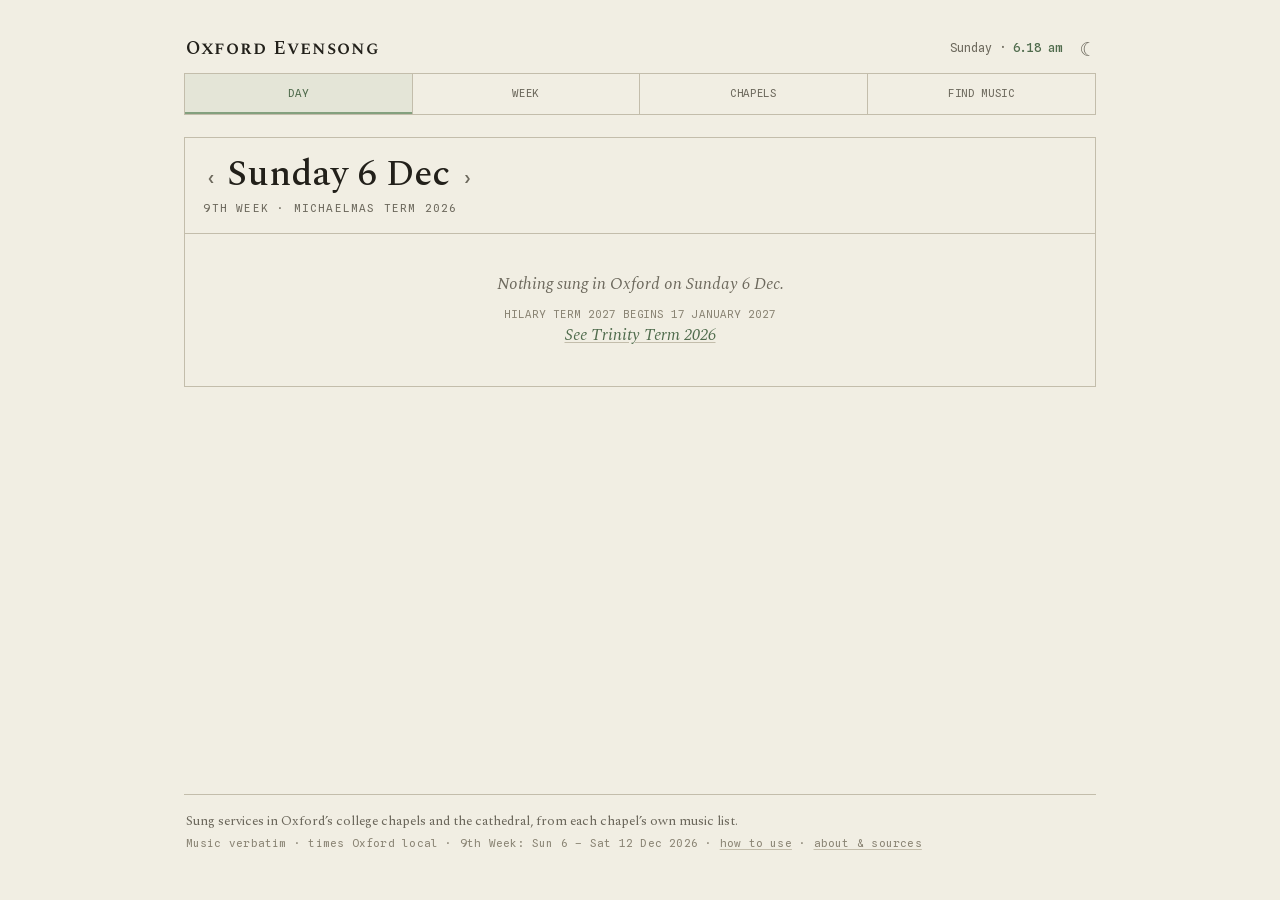
==== commit 4a0c22a3: "Polish pass: chapel-page week, calendar export, install/share metadata Two defects:  - A chapel page" ====
--- a/index.html
+++ b/index.html
@@ -7,18 +7,36 @@
 <meta name="description" content="Sung services in Oxford's college chapels and the cathedral: what's on each day, when, and what music is sung, from the chapels' own published music lists.">
 <title>Oxford Evensong</title>
 
+<!-- The palette behind the browser / phone chrome, per scheme. -->
+<meta name="theme-color" content="#F1EEE3" media="(prefers-color-scheme: light)">
+<meta name="theme-color" content="#191813" media="(prefers-color-scheme: dark)">
+
 <!-- Link-unfurl tags. Crawlers read only this static HTML (no JS), so every URL
      shares one generic preview; per-service previews would need generated pages.
-     og:url is absolute because relative URLs don't resolve for crawlers. -->
+     og:url and og:image are absolute because relative URLs don't resolve for
+     crawlers. The card itself is rendered from design/og.html — see
+     scripts/make-images.mjs. -->
+<link rel="canonical" href="https://oxfordevensong.com/">
 <meta property="og:type" content="website">
 <meta property="og:site_name" content="Oxford Evensong">
 <meta property="og:title" content="Oxford Evensong">
 <meta property="og:description" content="Sung services in Oxford's college chapels and the cathedral: what's on each day, when, and what music is sung.">
-<meta property="og:url" content="https://phobiadev.github.io/oxford-evensong/">
-<meta name="twitter:card" content="summary">
+<meta property="og:url" content="https://oxfordevensong.com/">
+<meta property="og:image" content="https://oxfordevensong.com/assets/og.png">
+<meta property="og:image:width" content="1200">
+<meta property="og:image:height" content="630">
+<meta property="og:image:alt" content="Oxford Evensong — sung services in Oxford's college chapels and the cathedral.">
+<meta property="og:locale" content="en_GB">
+<meta name="twitter:card" content="summary_large_image">
 <meta name="twitter:title" content="Oxford Evensong">
 <meta name="twitter:description" content="Sung services in Oxford's college chapels and the cathedral: what's on each day, when, and what music is sung.">
-<link rel="icon" href="data:image/svg+xml,%3Csvg%20xmlns='http://www.w3.org/2000/svg'%20viewBox='0%200%2032%2032'%3E%3Crect%20width='32'%20height='32'%20fill='%23F1EEE3'/%3E%3Ctext%20x='16'%20y='24'%20font-family='Georgia,%20Times%20New%20Roman,%20serif'%20font-size='24'%20text-anchor='middle'%20fill='%234F6B4C'%3EE%3C/text%3E%3C/svg%3E">
+<meta name="twitter:image" content="https://oxfordevensong.com/assets/og.png">
+
+<link rel="icon" href="assets/favicon.svg" type="image/svg+xml">
+<link rel="icon" href="assets/icon-192.png" type="image/png" sizes="192x192">
+<link rel="apple-touch-icon" href="assets/icon-180.png">
+<link rel="manifest" href="site.webmanifest">
+<meta name="apple-mobile-web-app-title" content="Evensong">
 
 <link rel="preload" href="assets/fonts/spectral-400-latin.woff2" as="font" type="font/woff2" crossorigin>
 <link rel="preload" href="assets/fonts/spectral-400i-latin.woff2" as="font" type="font/woff2" crossorigin>
@@ -33,6 +51,7 @@
 <script type="module" src="assets/app.js"></script>
 </head>
 <body>
+<a class="skip" href="#main">Skip to the services</a>
 <div id="app">
   <div class="sheet">
     <noscript>
--- a/assets/style.css
+++ b/assets/style.css
@@ -65,7 +65,25 @@
   -webkit-font-smoothing:antialiased;
   padding:1.9rem 1.4rem 3rem;
 }
-.sheet{max-width:57rem;margin:0 auto}
+/* A column so the footer sits at the foot of a short view (an empty day, the
+   error state) instead of floating halfway up the page. `dvh` so mobile browser
+   chrome collapsing doesn't leave a gap. */
+.sheet{
+  max-width:57rem;margin:0 auto;
+  display:flex;flex-direction:column;min-height:calc(100dvh - 4.9rem);
+}
+.sheet > main{flex:1 0 auto;min-width:0}
+
+/* Skip link — off-screen until focused, then a small board-styled chip. */
+.skip{
+  position:absolute;left:.6rem;top:.6rem;z-index:10;
+  transform:translateY(-160%);
+  background:var(--board);color:var(--accent-ink);
+  border:1px solid var(--rule);
+  font-family:var(--mono);font-size:.7rem;text-transform:uppercase;letter-spacing:.08em;
+  padding:.55rem .8rem;text-decoration:none;
+}
+.skip:focus{transform:none}
 .mono{font-family:var(--mono)}
 em{font-style:italic}
 a{color:inherit}
@@ -248,7 +266,7 @@
 /* enlarge the tap target without moving the underline (WCAG 2.5.8) */
 .disclose::after{content:"";position:absolute;inset:-11px -8px}
 
-.share{
+.share,.cal{
   position:relative;
   display:none;margin-top:.8rem;margin-left:1.6rem;
   font-family:var(--mono);
@@ -258,12 +276,13 @@
   box-shadow:inset 0 -1px 0 var(--rule);padding:0 0 2px;
   -webkit-tap-highlight-color:transparent;
 }
-.share::after{content:"";position:absolute;inset:-11px -8px}
-.share:hover{color:var(--accent-ink);box-shadow:inset 0 -1px 0 var(--accent)}
-.share.done{color:var(--accent-ink);box-shadow:none;cursor:default}
-/* shown only where it makes sense, and only with JS (the handler lives in app.js) */
-.js .entry.open .share,
-.js .entry:not(.collapsible) .share{display:inline-block}
+.share::after,.cal::after{content:"";position:absolute;inset:-11px -8px}
+.share:hover,.cal:hover{color:var(--accent-ink);box-shadow:inset 0 -1px 0 var(--accent)}
+.share.done,.cal.done{color:var(--accent-ink);box-shadow:none;cursor:default}
+/* shown only where it makes sense, and only with JS (the handlers live in app.js) */
+.js .entry.open .share,.js .entry.open .cal,
+.js .entry:not(.collapsible) .share,
+.js .entry:not(.collapsible) .cal{display:inline-block}
 /* said / not-yet-published entries have no disclosure button beside it, so it
    sits flush-left as its own line rather than indented against nothing */
 .entry:not(.collapsible) .share{margin-left:0;margin-top:1rem}
@@ -299,12 +318,22 @@
   display:inline-block;margin-top:.4rem;
   border:1px dashed var(--mid);padding:.16rem .42rem;color:var(--mid);
 }
-.entry.lowconf .chapel::after{
+.entry.lowconf .chapel::after,
+.entry.lowconf.novenue .kind::after{
   content:"?";
   font-family:var(--serif);font-size:.7em;color:var(--accent-ink);
   vertical-align:.35em;margin-left:.15em;
 }
 
+/* A chapel's own page: the venue name is the page title, so entries drop it and
+   the service type leads in its place — no separator dot, ink not grey. */
+.entry.novenue .kind{
+  font-style:normal;color:var(--ink);
+  font-family:var(--serif-sc);font-weight:500;letter-spacing:.03em;font-size:1.16rem;
+}
+.entry.novenue .kind::before{content:none}
+.entry.said.novenue .kind{color:var(--mid)}
+
 .empty{
   padding:2.4rem 1.15rem;text-align:center;
   color:var(--mid);font-style:italic;font-size:1.05rem;
@@ -312,6 +341,15 @@
 .empty p{max-width:34rem;margin:0 auto}
 .empty .mono{display:block;font-style:normal;font-size:.66rem;text-transform:uppercase;letter-spacing:.09em;color:var(--faint);margin-top:.6rem}
 .empty a{color:var(--accent-ink);text-decoration:underline;text-decoration-color:var(--rule);text-underline-offset:2px}
+
+/* the "opens on the chapel's own site" arrow beside a music-list link (the SVG
+   is in views.js — U+2197 is an emoji codepoint, and iOS has no text font for
+   it, so the character arrives as a blue emoji) */
+.extarrow{
+  width:.66em;height:.66em;margin-left:.3em;vertical-align:-.03em;
+  fill:none;stroke:currentColor;stroke-width:1.3;
+  stroke-linecap:round;stroke-linejoin:round;
+}
 
 .awaiting{padding:.95rem 1.15rem 0;font-style:italic;color:var(--mid);font-size:.92rem}
 .daynote{
@@ -634,13 +672,14 @@
 
 /* ---- share dialog ---- */
 .share-dialog{
-  width:min(40rem,calc(100vw - 2rem));
+  width:min(28rem,calc(100vw - 2rem));
   max-height:calc(100dvh - 2rem);
   margin:auto;padding:0;overflow:auto;
   border:1px solid var(--rule);
   background:var(--board);color:var(--ink);
   box-shadow:0 1.4rem 3rem rgba(0,0,0,.3);
 }
+.share-dialog:focus{outline:none}
 .share-dialog::backdrop{background:rgba(10,9,7,.55)}
 .share-dialog > *{padding-left:1.4rem;padding-right:1.4rem}
 .sd-x{display:flex;justify-content:flex-end;padding-top:.7rem}
@@ -657,7 +696,7 @@
 .sd-card{padding-top:1.1rem}
 .sd-card canvas{
   display:block;margin:0 auto;max-width:100%;height:auto;
-  border:1px solid var(--rule);background:#F1EEE3;
+  border:1px solid var(--rule);background:var(--paper);
 }
 .sd-link{display:flex;gap:.5rem;padding-top:1rem}
 .sd-link input{
@@ -712,6 +751,7 @@
   .masthead .toggle,.masthead .clock,nav,.disclose,.js .entry.collapsible .disclose,
   .datehead .nav-day a,.datehead .nav-day .step,.datehead .jump,
   .js .entry.open .share,.js .entry:not(.collapsible) .share,
+  .js .entry.open .cal,.js .entry:not(.collapsible) .cal,
   .picker,.search-box,.search-filters,.chapelhead .back,.share-dialog{display:none}
   .board{border-color:#000}
   .entry,.music,.chip,.daygroup{break-inside:avoid}
